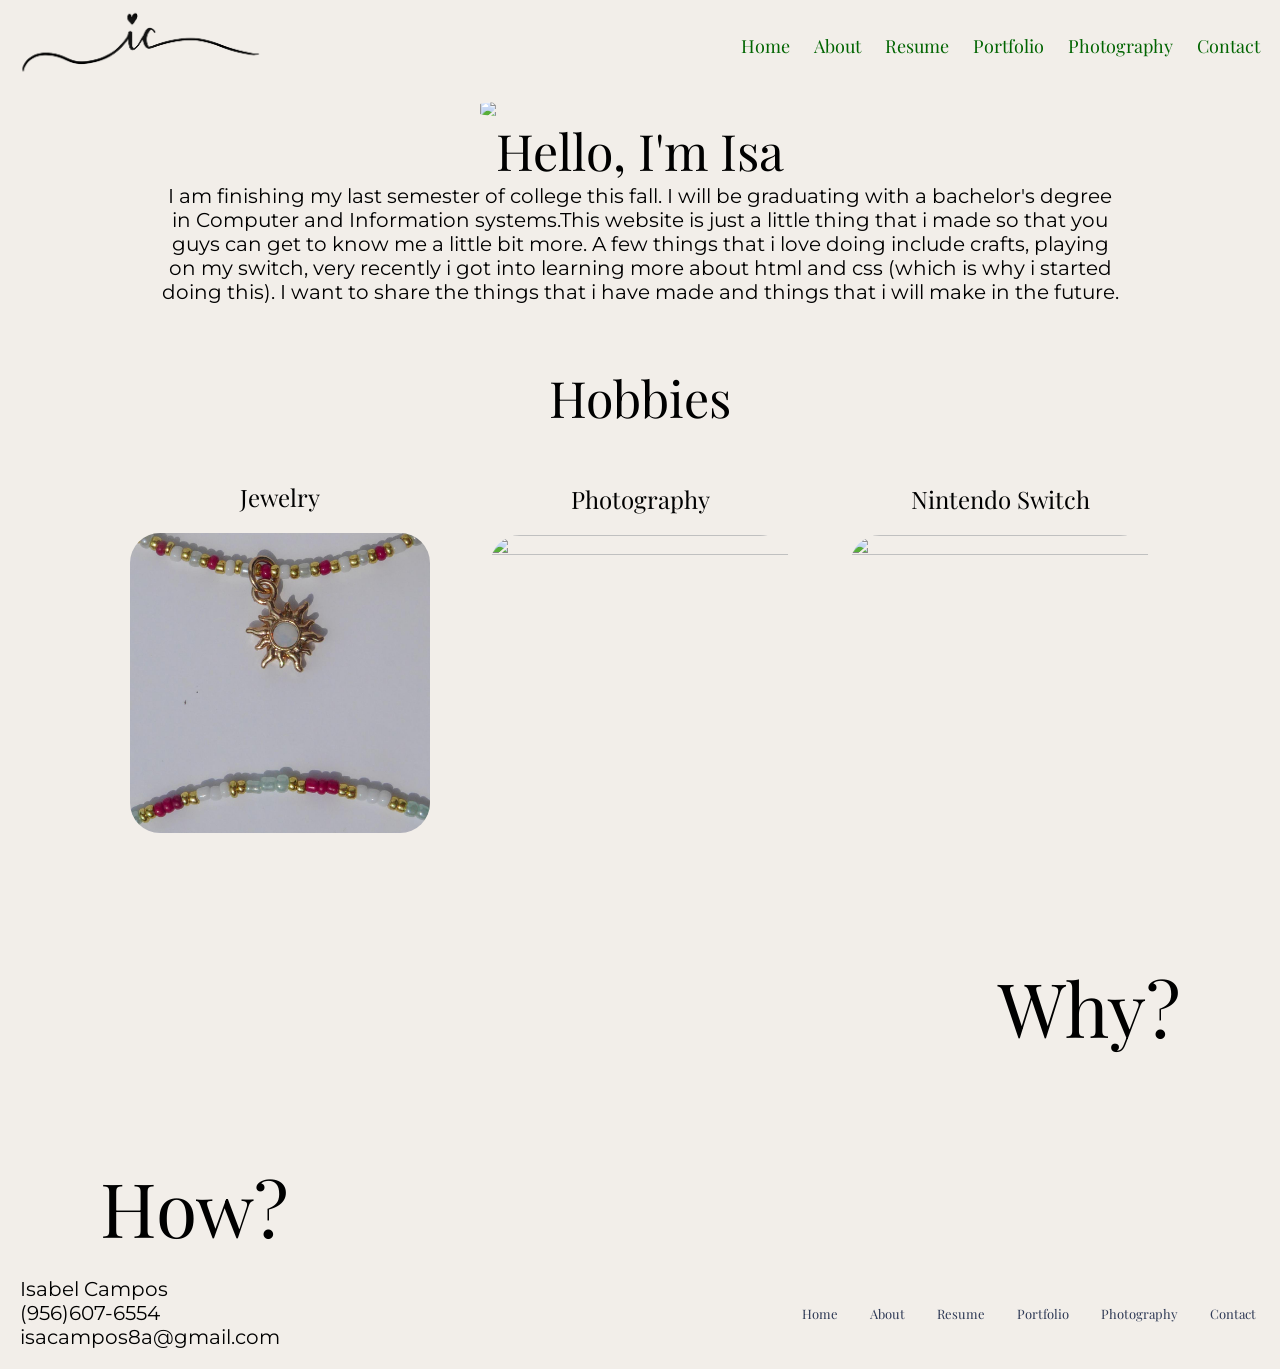
==== about.html @ 7c5114d6 "initial commit" ====
<!DOCTYPE html>
<html lang="en">
<head>
    <meta charset="UTF-8">
    <meta name="viewport" content="width=device-width, initial-scale=1.0">
    <link rel="stylesheet" href="style.css"/>

    <title>About Me</title>
</head>
<body>
    <div class="nav">
        <img src="images/Logo.PNG" >
        <nav class="topnav">
            <a href="index.html">Home</a>
            <a href="about.html">About</a>
            <a class="active" href="resume.html">Resume</a>
            <a href="#portfolio">Portfolio</a>
            <a href="photography.html">Photography</a>
            <a href="#contact">Contact</a>
        </nav>
    </div>


    <div class="about">
        <img src="images/portrait.jpg">
        <span>Hello, I'm Isa</span>
        <p class="intro">I am finishing my last semester of college 
            this fall. I will be graduating with a bachelor's degree 
            in Computer and Information systems.This website is 
            just a little thing that i made so that you guys can 
            get to know me a little bit more. A few things that i 
            love doing include crafts, playing on my switch, very 
            recently i got into learning more about html and css 
            (which is why i started doing this). I want to share the 
           things that i have made and things that i will make in the 
           future.
        </p>
    </div>

    <div class="hobbies">
        <h1>Hobbies</h1>
        <div class="hobby_imgs">
            <div>
                <h2>Jewelry</h2>
                <img src="images/necklace.jpeg"/>
            </div>


            <div>
                <h2>Photography</h2>
                <img src="images/P1010205.JPG"/>
            </div>


            <div>
                <h2>Nintendo Switch</h2>
                <img src="images/P1010290.JPG"/>
            </div>
        </div>
    </div>

    <div class="why">
        <h1>Why?</h1>

    </div>

    <div class="how">
        <h1>How?</h1>

    </div>



    
</body>
<footer>
    <p class="contact-info">
        Isabel Campos<br>
        (956)607-6554<br>
        isacampos8a@gmail.com
    </p>
    <nav class="botnav">
        <a href="#home">Home</a>
        <a class="active" href="about.html">About</a>
        <a href="resume.html">Resume</a>
        <a href="#portfolio">Portfolio</a>
        <a href="photography.html"> Photography</a>
        <a href="#contact">Contact</a>
    </nav>
</footer>
        
</html>
---- style.css ----
@import url('https://fonts.googleapis.com/css2?family=Antonio:wght@100..700&family=Carrois+Gothic&family=Carrois+Gothic+SC&family=DM+Serif+Display:ital@0;1&family=Inter:ital,opsz,wght@0,14..32,100..900;1,14..32,100..900&family=Montserrat:ital,wght@0,100..900;1,100..900&family=Playfair+Display:ital,wght@0,400..900;1,400..900&display=swap');


/*fonts for headers*/
.playfair-display-header {
  font-family: "Playfair Display", serif;
  font-optical-sizing: auto;
  font-weight: 400;
  font-style: normal;
}
/*fonts for nav*/
.carrois-gothic-sc-regular {
  font-family: "Carrois Gothic SC", sans-serif;
  font-weight: 400;
  font-style: normal;
}

.carrois-gothic-regular {
  font-family: "Carrois Gothic", sans-serif;
  font-weight: 400;
  font-style: normal;

}


.montserrat{
  font-family: "Montserrat", sans-serif;
  font-optical-sizing: auto;
  font-weight: 400;
  font-style: normal;
}


/* Body Style*/

Body {
    background-color: #f2eee9;
}

h1 {
    font-family: "Playfair Display", serif;
    font-size: 50px;
    font-weight: 400;
    position: relative;
}

h2 {
    font-family: "Playfair Display", serif;
    font-weight: 400;
    position: relative;
    text-align: center;
}

h3 {
    font-family: "Playfair Display", serif;
    position: relative;
    text-align: center
}

p {
    font-family: "Montserrat", sans-serif;
    font-size: 20px;
}


/*Navigation Menu*/

.nav {
    font-family: "Playfair Display", serif;
    font-size: Large;
    display: flex;
    flex-direction: row;
    padding: 10px;
    align-items: center;
    justify-content: space-between;
    background-color: #f2eee9;
    margin-bottom: 0%;

}

img {
    width: 20%;
    position: relative;
}

.topnav{
    float: right;
}

.topnav a {
    text-align: center;
    color: darkgreen;
    font-size: Large;
    padding: 10px;
    text-decoration: none;
    font-family: "Playfair Display", serif;

}

.topnav :hover {
    color: #e85234
}

/*HOME PAGE*/


.name {

    /*Text position*/
    display: flex;
    flex-direction: column;
    justify-content: flex-start;
    padding-top: 160px; /* adjust this value */    
    align-items: center;

    


    /*text style*/
    color: #e8b95b;
    font-style: oblique;
    margin: 0;

    /*Background image*/
    background-image: url('images/P1010334.JPG');
    background-size: cover;
    background-position: center;
    background-color: rgba(0, 0, 0, 0.3);
    background-blend-mode: darken;
    height: 450px;
    
}

.first{
    font-family: "Carrois Gothic SC", sans-serif ;
    font-weight: 100 ;
    font-size: 150px;
    text-align: center;
    letter-spacing: 0.05rem;
    margin-left: 200px;


}

.last{
    font-family: "Playfair Display", serif;
    font-weight:100 ;
    font-size: 150px;
    text-align: center;
    margin-top: -0.5rem;
    line-height: 2px;
    display: flex;

}

.home_page {
    display: flex;
    flex-direction: column;
}

.home_int {
    display: flex;
    flex-direction: row;
    align-items: center;
    justify-content: center;
}

.text_container {
    display: flex;
    flex-direction: column;
    position: relative;
    align-items: center;
    justify-content: center;

}

.welcome {
    font-size: 50px;
    margin-top: 50px;

}

.home_int img {

    width: 30%;
    border-radius: 100%;
    margin-top: 50px;
    margin-left: 100px;


}

.home_para {
    display: block;
    width: 60%;
    margin-top: 100px;
    margin-bottom: 50px;
    margin-left: 50px; /* This pushes it to the right */
    margin-right: 50px; /* Keeps a little gap from the right edge */
}

.highlight{
    font-family: "Playfair Display", serif;
    font-weight: 500;
    color:#e8b95b
    
}

.desc {
    font-family: "Playfair Display", serif;
    font-weight: 500;
    color: darkgreen
}

.home_page a {
    font-family: "Montserrat", sans-serif;
    color: darkgreen;
    font-size: 25px;
    font-weight: bold;
    padding: 10px;
    text-decoration: none;    
}

.meet_isa :hover {
    color: #e85234

}



/*ABOUT PAGE*/
.about {
    display: flex;
    position: sticky;
    align-items: center;     /* Centers vertically */
    flex-direction: column;
    text-align: center;

}

/*------------ABOUT-------------*/


.about img {
    position:relative;
    width: 25%;
    border-radius: 20%;
    margin-top: 10px;


}

.about span{
    font-family: "Playfair Display", serif;
    font-size: 50px;
    position: relative;
    text-align: center;


}

.intro  {
    font-family: "Montserrat", sans-serif;
    font-size: 20px;
    position: relative;
    margin-bottom: 10px;

    width: 75%;
    display: flex;
    align-items: center;

}

/*------------HOBBIES-------------*/

.hobbies h1{
    text-align: center;
}

.hobbies {
    margin-top: 50px;
}

.hobby_imgs {
    
    display: flex;
    justify-content: center; /* Centers items horizontally */
    align-items: center;     /* Centers items vertically if they have different heights */
    flex-wrap: wrap;        /* Ensures images wrap to the next line on smaller screens */
    gap: 20px;               /* Adds space between the images */
    margin: 0 auto;

}

.hobby_imgs h2 {
    margin-top: 50px;
}

.hobby_imgs img{

    margin: 20px;
    border-radius: 20%;
    width: 300px; /* Or whatever size you prefer */
    aspect-ratio: 1 / 1; 
    object-fit: cover;
    border-radius: 30px; /* Optional: keeps your current rounded look */

    align-items: center;
    justify-content: center;
    
}

/*------------WHY-------------*/

.why h1{
    font-size: 75px;
    text-align: right;
    margin-top: 100px;
    margin-right: 100px;

}



/*------------HOW-------------*/

.how h1 {
    font-size: 75px;
    margin-top: 100px;
    margin-left: 100px;

}

/* RESUME PAGE */
.summary {
    display: flex;
    align-items: center;     /* Centers vertically */
    flex-direction: column;
    text-align: center;

}

.res_name {
    font-family: "Playfair Display", serif;
    font-weight: 500;
    font-size: 50px;
    position: relative;
    text-align: center;

}


.edu_skills h2{
    font-weight: bold;
}

li{
    font-family: "Montserrat", sans-serif;
    font-size: 18px;
    position:sticky;
    margin-bottom: 10px;
    text-align: center;
}

.paragraph {
    font-family: "Montserrat", sans-serif;
    font-size: 18px;
    position:sticky;
    margin-bottom: 10px;

    width: 75%;
    display: flex;
    justify-content: center;
    align-items: center;
     
}

/* PHOTOGRAPHY PAGE*/
* {
    margin: 0;
    padding: 0;

}

.container img {
    width:100%;
    padding: 5px;


}

.container {
    display: flex;
    flex-direction: row;
    justify-content: space-between;
    align-items: top;
}

.column {
    display: flex;
    flex-direction: column;
    flex-direction: 5px;
    padding: 5px;

}

/* FOOTER */

footer {
    font-family: "Playfair Display", serif;
    font-size: 15px;
    display: flex;
    flex-direction: row;
    padding: 10px;
    align-items: center;
    justify-content: space-between;


}

.contact-info {
    margin: 10px;
    align-items: left;
    text-align: left;
    
}

.botnav a {

    text-align: center;
    color: #2F3A56;
    font-size: small;
    padding: 14px;
    text-decoration: none;
    font-family: "Playfair Display", serif;

}

.botnav :hover {
    color: #e85234
}
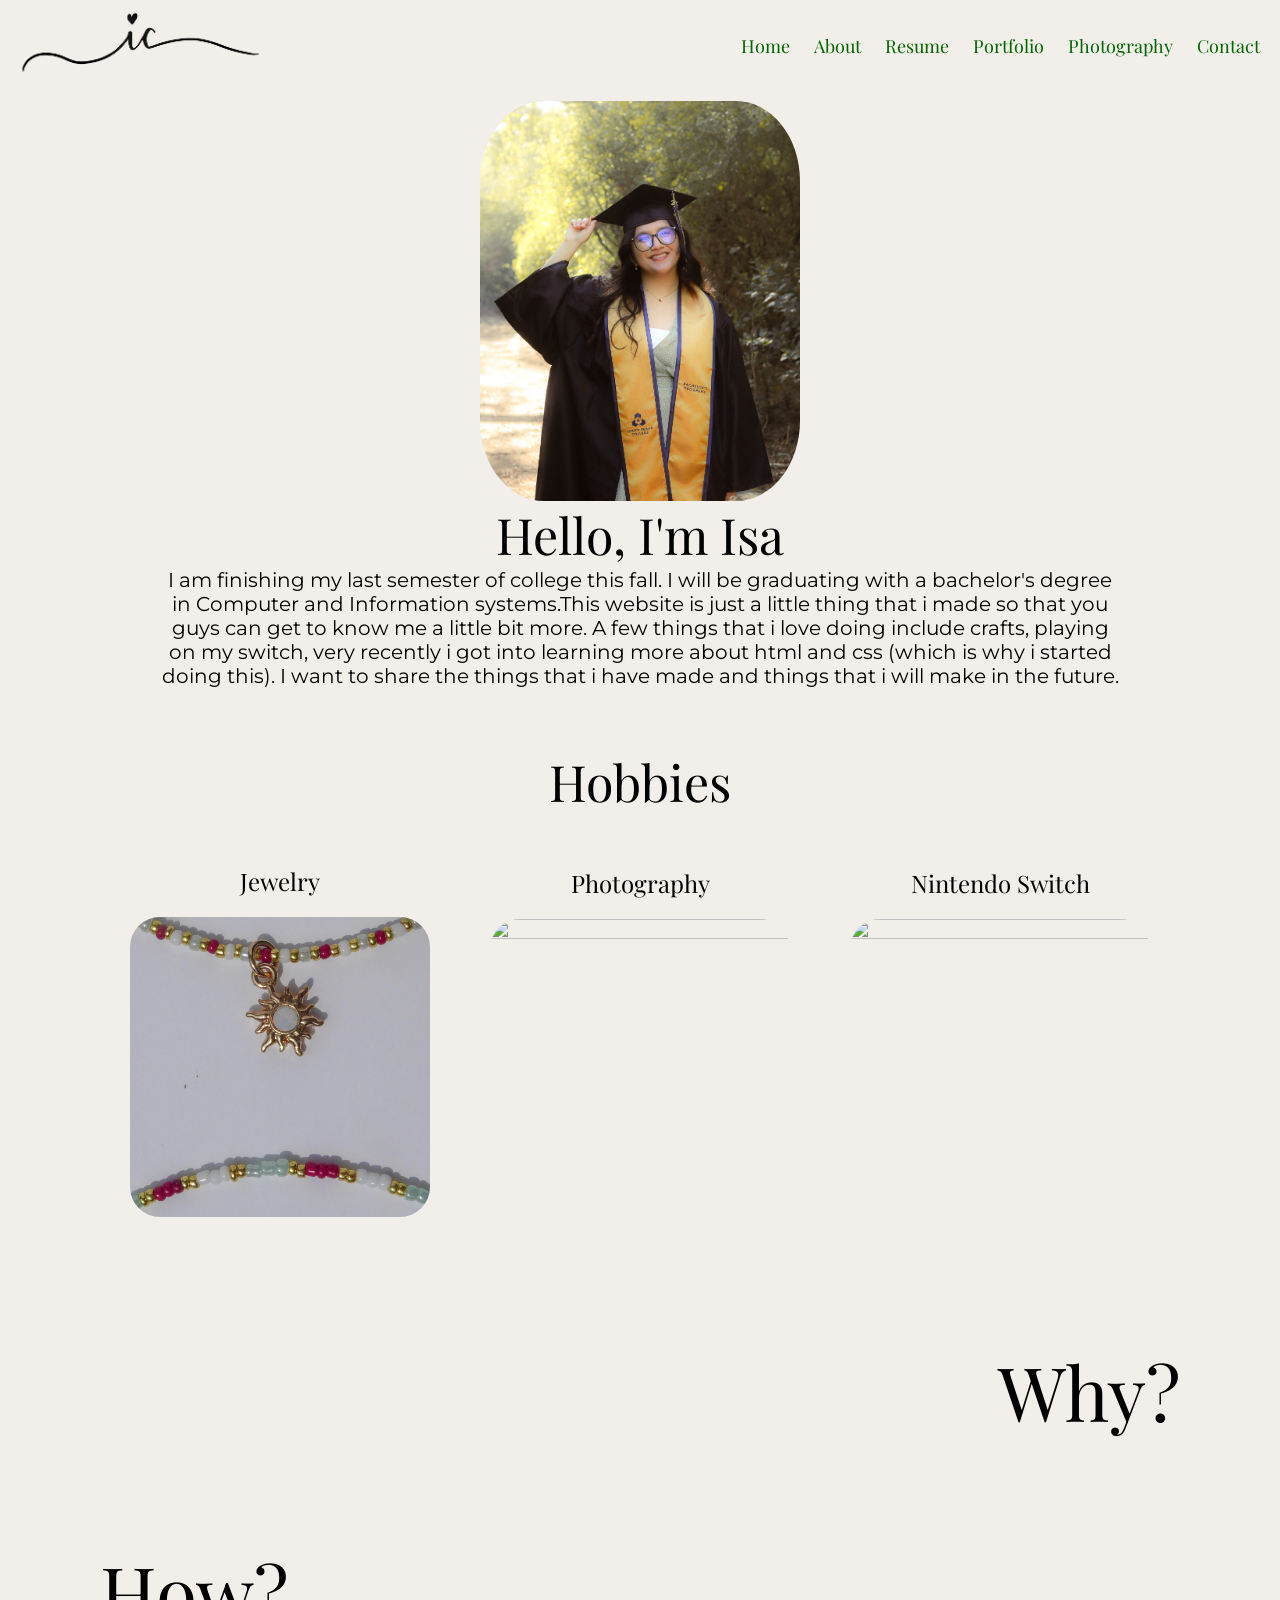
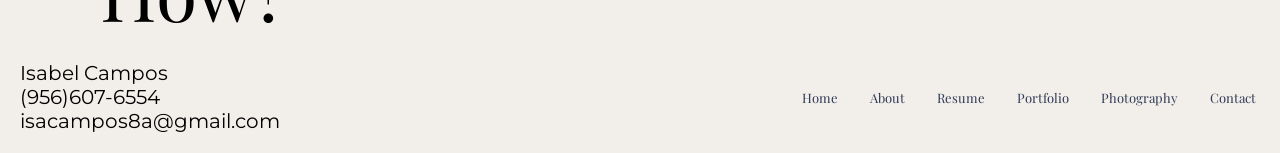
==== commit 9e6dcb72: "fixed portrait image" ====
--- a/about.html
+++ b/about.html
@@ -22,7 +22,7 @@
 
 
     <div class="about">
-        <img src="images/portrait.jpg">
+        <img src="images/portrait.JPG">
         <span>Hello, I'm Isa</span>
         <p class="intro">I am finishing my last semester of college 
             this fall. I will be graduating with a bachelor's degree 
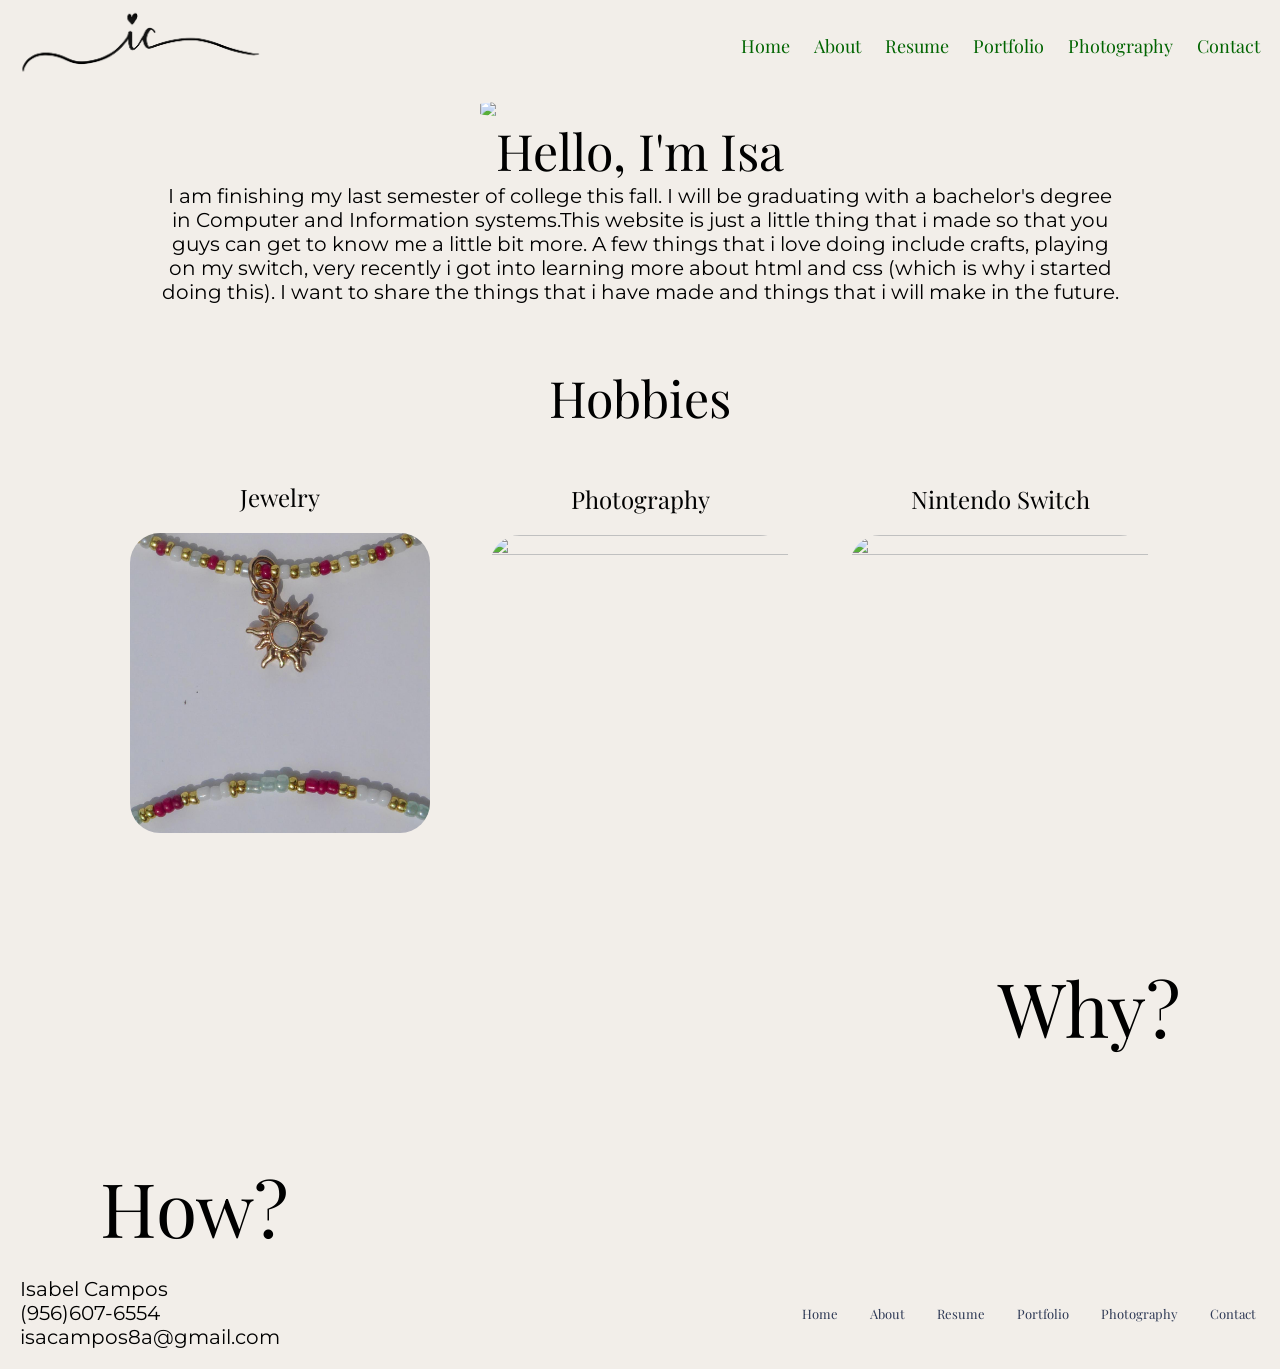
==== commit 5ca2746b: "portrait one more time" ====
--- a/about.html
+++ b/about.html
@@ -22,7 +22,7 @@
 
 
     <div class="about">
-        <img src="images/portrait.JPG">
+        <img src="images/portrait.PNG"/>
         <span>Hello, I'm Isa</span>
         <p class="intro">I am finishing my last semester of college 
             this fall. I will be graduating with a bachelor's degree 
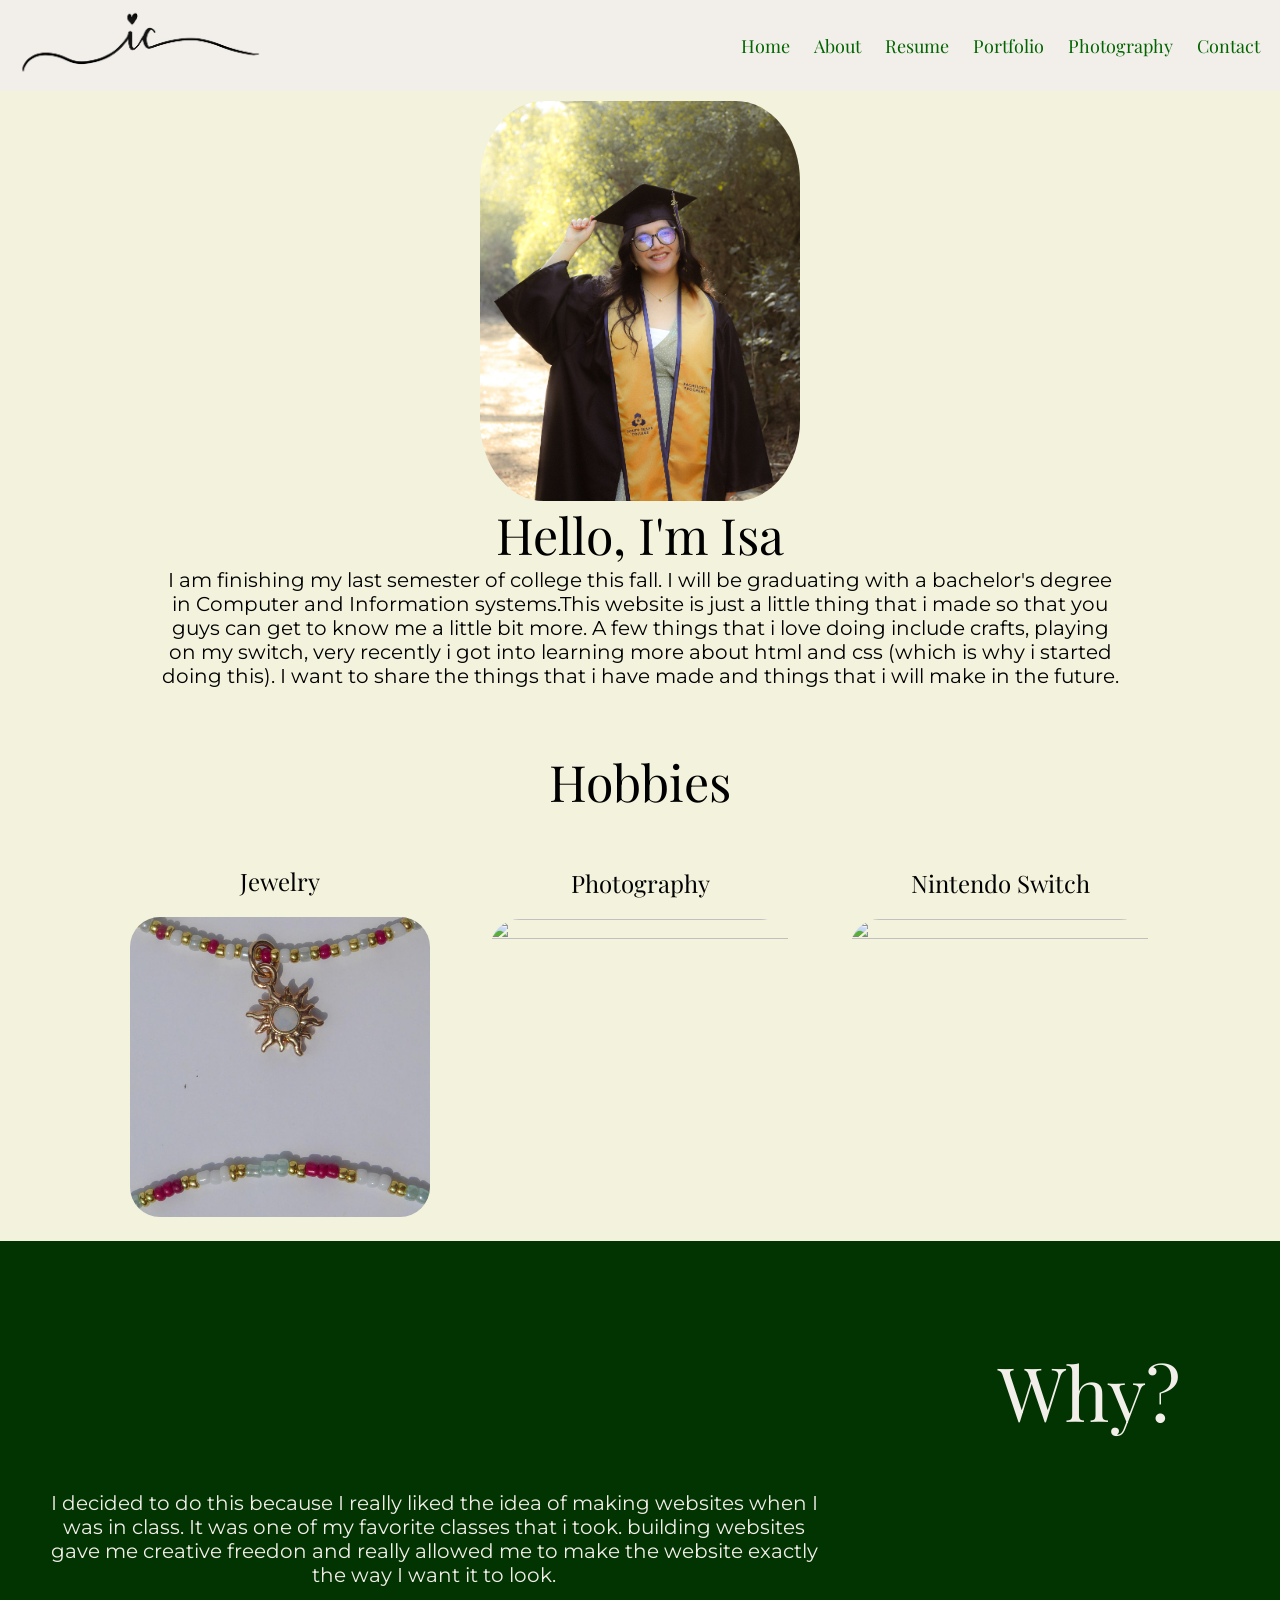
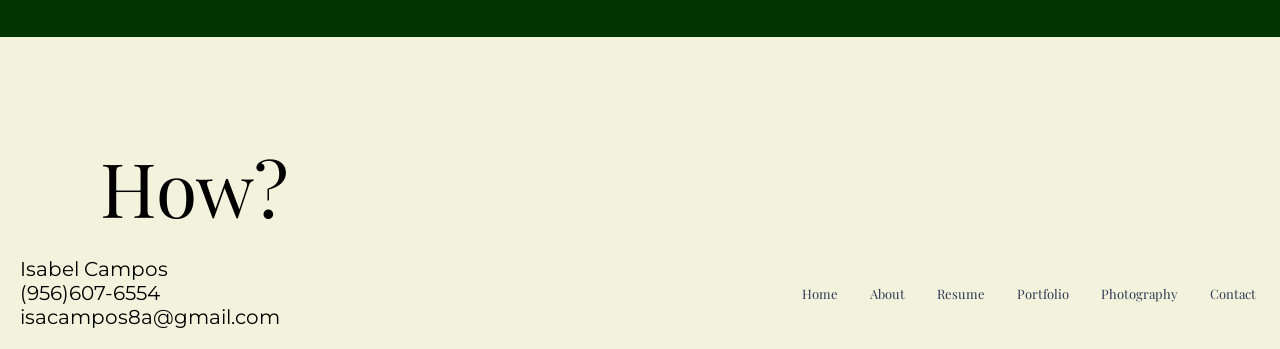
==== commit 7d4db3d4: "added why paragraph" ====
--- a/about.html
+++ b/about.html
@@ -22,7 +22,7 @@
 
 
     <div class="about">
-        <img src="images/portrait.PNG"/>
+        <img src="images/portrait.JPG"/>
         <span>Hello, I'm Isa</span>
         <p class="intro">I am finishing my last semester of college 
             this fall. I will be graduating with a bachelor's degree 
@@ -61,6 +61,13 @@
 
     <div class="why">
         <h1>Why?</h1>
+        <p>I decided to do this because I really liked the 
+            idea of making websites when I was in class. It
+            was one of my favorite classes that i took. building
+            websites gave me creative freedon and really allowed 
+            me to make the website exactly the way I want it to look.
+            
+        </p>
 
     </div>
 
--- a/style.css
+++ b/style.css
@@ -34,7 +34,7 @@
 /* Body Style*/
 
 Body {
-    background-color: #f2eee9;
+    background-color: rgb(243, 242, 220);
 }
 
 h1 {
@@ -312,6 +312,13 @@
 
 /*------------WHY-------------*/
 
+.why {
+    display: flex;
+    flex-direction: column;
+    background-color: rgb(2, 52, 2);
+    color: #f2eee9;
+}
+
 .why h1{
     font-size: 75px;
     text-align: right;
@@ -320,6 +327,13 @@
 
 }
 
+.why p {
+    width: 60%;
+    text-align: center;
+    justify-content: center;
+    margin: 50px;
+}
+
 
 
 /*------------HOW-------------*/
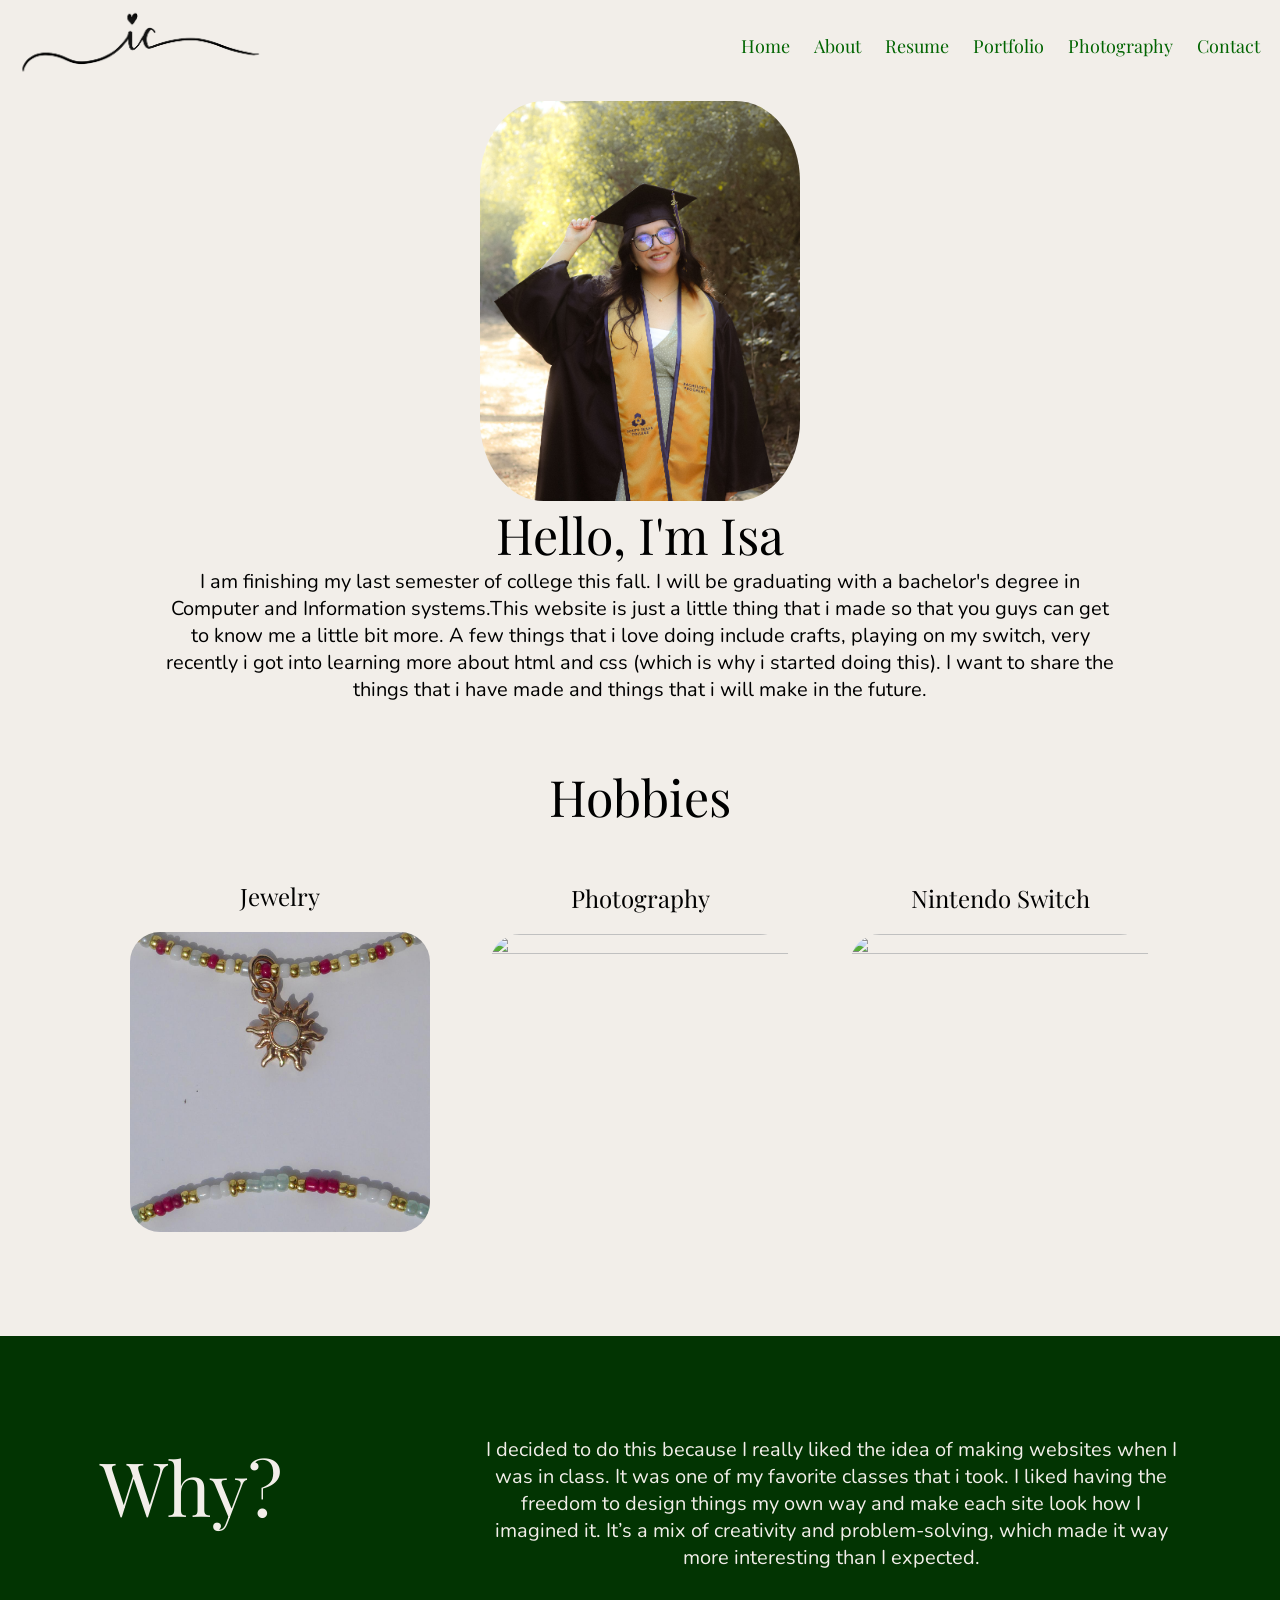
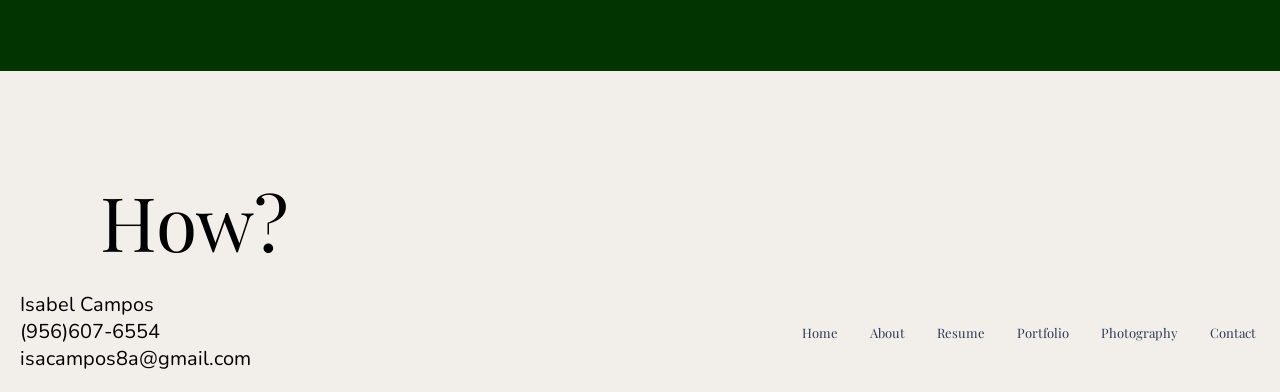
==== commit 36df3648: "resume and nunito" ====
--- a/about.html
+++ b/about.html
@@ -63,10 +63,11 @@
         <h1>Why?</h1>
         <p>I decided to do this because I really liked the 
             idea of making websites when I was in class. It
-            was one of my favorite classes that i took. building
-            websites gave me creative freedon and really allowed 
-            me to make the website exactly the way I want it to look.
-            
+            was one of my favorite classes that i took. I liked 
+            having the freedom to design things my own way and 
+            make each site look how I imagined it. It’s a mix of 
+            creativity and problem-solving, which made it way more 
+            interesting than I expected.
         </p>
 
     </div>
--- a/style.css
+++ b/style.css
@@ -1,4 +1,4 @@
-@import url('https://fonts.googleapis.com/css2?family=Antonio:wght@100..700&family=Carrois+Gothic&family=Carrois+Gothic+SC&family=DM+Serif+Display:ital@0;1&family=Inter:ital,opsz,wght@0,14..32,100..900;1,14..32,100..900&family=Montserrat:ital,wght@0,100..900;1,100..900&family=Playfair+Display:ital,wght@0,400..900;1,400..900&display=swap');
+@import url('https://fonts.googleapis.com/css2?family=Carrois+Gothic+SC&family=Montserrat:ital,wght@0,100..900;1,100..900&family=Nunito:ital,wght@0,200..1000;1,200..1000&family=Playfair+Display:ital,wght@0,400..900;1,400..900&display=swap');
 
 
 /*fonts for headers*/
@@ -23,8 +23,8 @@
 }
 
 
-.montserrat{
-  font-family: "Montserrat", sans-serif;
+.nunito{
+  font-family: "Nunito", sans-serif;
   font-optical-sizing: auto;
   font-weight: 400;
   font-style: normal;
@@ -34,7 +34,7 @@
 /* Body Style*/
 
 Body {
-    background-color: rgb(243, 242, 220);
+    background-color: #f2eee9;
 }
 
 h1 {
@@ -58,7 +58,7 @@
 }
 
 p {
-    font-family: "Montserrat", sans-serif;
+    font-family: "Nunito", sans-serif;
     font-size: 20px;
 }
 
@@ -213,7 +213,8 @@
 }
 
 .home_page a {
-    font-family: "Montserrat", sans-serif;
+
+    font-family: "Nunito", sans-serif;    
     color: darkgreen;
     font-size: 25px;
     font-weight: bold;
@@ -260,7 +261,8 @@
 }
 
 .intro  {
-    font-family: "Montserrat", sans-serif;
+
+    font-family: "Nunito", sans-serif;
     font-size: 20px;
     position: relative;
     margin-bottom: 10px;
@@ -299,6 +301,7 @@
 .hobby_imgs img{
 
     margin: 20px;
+    margin-bottom: 100px;
     border-radius: 20%;
     width: 300px; /* Or whatever size you prefer */
     aspect-ratio: 1 / 1; 
@@ -314,16 +317,17 @@
 
 .why {
     display: flex;
-    flex-direction: column;
+    flex-direction: row;
+
     background-color: rgb(2, 52, 2);
     color: #f2eee9;
 }
 
 .why h1{
+    position: relative;
     font-size: 75px;
     text-align: right;
-    margin-top: 100px;
-    margin-right: 100px;
+    margin: 100px;    
 
 }
 
@@ -331,7 +335,7 @@
     width: 60%;
     text-align: center;
     justify-content: center;
-    margin: 50px;
+    margin: 100px;
 }
 
 
@@ -366,18 +370,30 @@
 
 .edu_skills h2{
     font-weight: bold;
+    text-align: left;
+    margin-left: 50px;
+    margin-top: 50px;
+}
+
+.edu_skills h3 {
+    text-align: left;
+    margin-left: 50px;
+    margin-top: 20px
+
 }
 
 li{
-    font-family: "Montserrat", sans-serif;
+    font-family: "Nunito", sans-serif;    
     font-size: 18px;
+    margin-top: 15px;
     position:sticky;
-    margin-bottom: 10px;
-    text-align: center;
+    margin-left: 50px;
+    line-height: 10px;
+    text-align: left;
 }
 
 .paragraph {
-    font-family: "Montserrat", sans-serif;
+    font-family: "Nunito", sans-serif;    
     font-size: 18px;
     position:sticky;
     margin-bottom: 10px;
